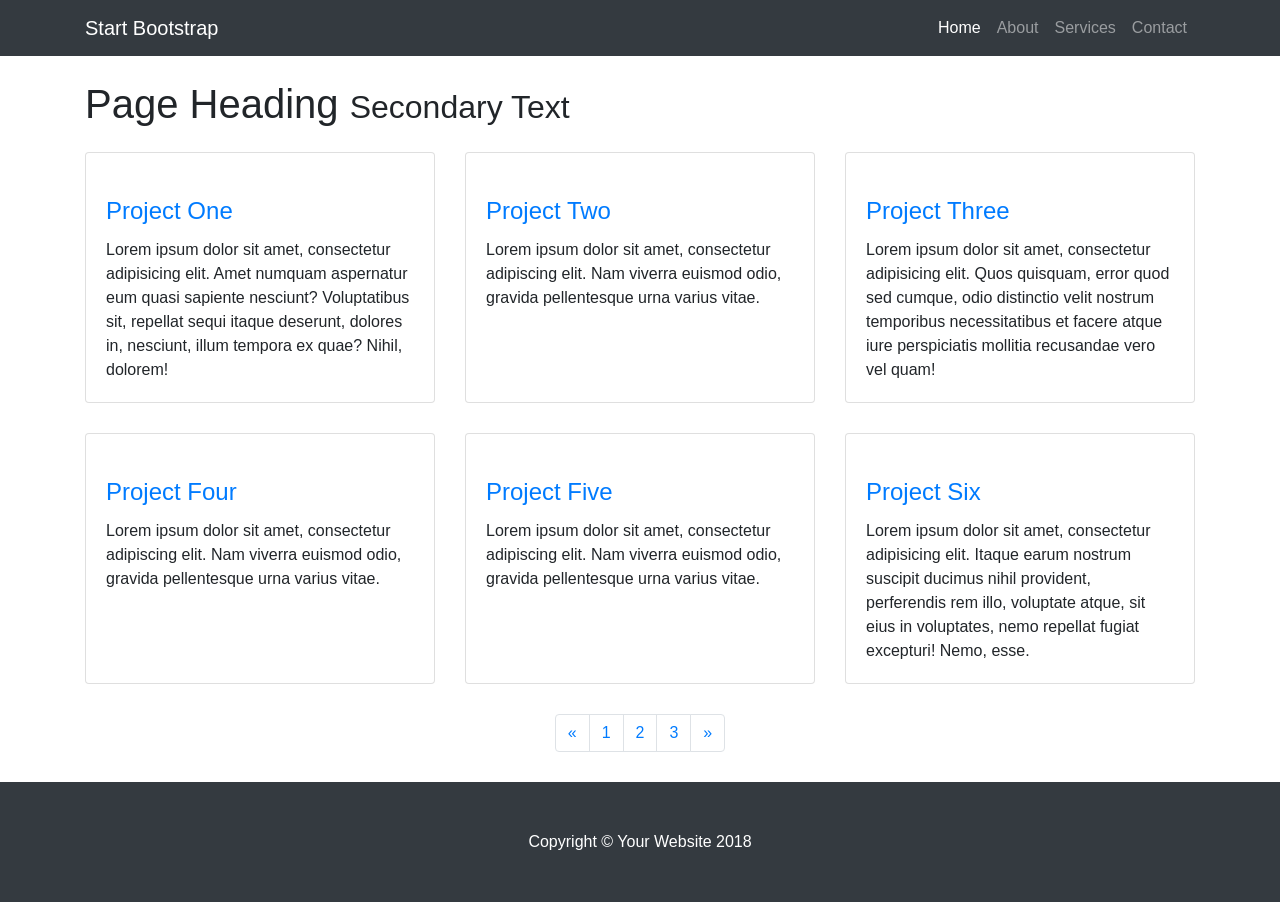
==== index.html @ 6e2f6690 "Bootstrap added!" ====
<!DOCTYPE html>
<html lang="en">

  <head>

    <meta charset="utf-8">
    <meta name="viewport" content="width=device-width, initial-scale=1, shrink-to-fit=no">
    <meta name="description" content="">
    <meta name="author" content="">

    <title>3 Col Portfolio - Start Bootstrap Template</title>

    <!-- Bootstrap core CSS -->
    <link href="vendor/bootstrap/css/bootstrap.min.css" rel="stylesheet">

    <!-- Custom styles for this template -->
    <link href="css/3-col-portfolio.css" rel="stylesheet">

  </head>

  <body>

    <!-- Navigation -->
    <nav class="navbar navbar-expand-lg navbar-dark bg-dark fixed-top">
      <div class="container">
        <a class="navbar-brand" href="#">Start Bootstrap</a>
        <button class="navbar-toggler" type="button" data-toggle="collapse" data-target="#navbarResponsive" aria-controls="navbarResponsive" aria-expanded="false" aria-label="Toggle navigation">
          <span class="navbar-toggler-icon"></span>
        </button>
        <div class="collapse navbar-collapse" id="navbarResponsive">
          <ul class="navbar-nav ml-auto">
            <li class="nav-item active">
              <a class="nav-link" href="#">Home
                <span class="sr-only">(current)</span>
              </a>
            </li>
            <li class="nav-item">
              <a class="nav-link" href="#">About</a>
            </li>
            <li class="nav-item">
              <a class="nav-link" href="#">Services</a>
            </li>
            <li class="nav-item">
              <a class="nav-link" href="#">Contact</a>
            </li>
          </ul>
        </div>
      </div>
    </nav>

    <!-- Page Content -->
    <div class="container">

      <!-- Page Heading -->
      <h1 class="my-4">Page Heading
        <small>Secondary Text</small>
      </h1>

      <div class="row">
        <div class="col-lg-4 col-sm-6 portfolio-item">
          <div class="card h-100">
            <a href="#"><img class="card-img-top" src="http://placehold.it/700x400" alt=""></a>
            <div class="card-body">
              <h4 class="card-title">
                <a href="#">Project One</a>
              </h4>
              <p class="card-text">Lorem ipsum dolor sit amet, consectetur adipisicing elit. Amet numquam aspernatur eum quasi sapiente nesciunt? Voluptatibus sit, repellat sequi itaque deserunt, dolores in, nesciunt, illum tempora ex quae? Nihil, dolorem!</p>
            </div>
          </div>
        </div>
        <div class="col-lg-4 col-sm-6 portfolio-item">
          <div class="card h-100">
            <a href="#"><img class="card-img-top" src="http://placehold.it/700x400" alt=""></a>
            <div class="card-body">
              <h4 class="card-title">
                <a href="#">Project Two</a>
              </h4>
              <p class="card-text">Lorem ipsum dolor sit amet, consectetur adipiscing elit. Nam viverra euismod odio, gravida pellentesque urna varius vitae.</p>
            </div>
          </div>
        </div>
        <div class="col-lg-4 col-sm-6 portfolio-item">
          <div class="card h-100">
            <a href="#"><img class="card-img-top" src="http://placehold.it/700x400" alt=""></a>
            <div class="card-body">
              <h4 class="card-title">
                <a href="#">Project Three</a>
              </h4>
              <p class="card-text">Lorem ipsum dolor sit amet, consectetur adipisicing elit. Quos quisquam, error quod sed cumque, odio distinctio velit nostrum temporibus necessitatibus et facere atque iure perspiciatis mollitia recusandae vero vel quam!</p>
            </div>
          </div>
        </div>
        <div class="col-lg-4 col-sm-6 portfolio-item">
          <div class="card h-100">
            <a href="#"><img class="card-img-top" src="http://placehold.it/700x400" alt=""></a>
            <div class="card-body">
              <h4 class="card-title">
                <a href="#">Project Four</a>
              </h4>
              <p class="card-text">Lorem ipsum dolor sit amet, consectetur adipiscing elit. Nam viverra euismod odio, gravida pellentesque urna varius vitae.</p>
            </div>
          </div>
        </div>
        <div class="col-lg-4 col-sm-6 portfolio-item">
          <div class="card h-100">
            <a href="#"><img class="card-img-top" src="http://placehold.it/700x400" alt=""></a>
            <div class="card-body">
              <h4 class="card-title">
                <a href="#">Project Five</a>
              </h4>
              <p class="card-text">Lorem ipsum dolor sit amet, consectetur adipiscing elit. Nam viverra euismod odio, gravida pellentesque urna varius vitae.</p>
            </div>
          </div>
        </div>
        <div class="col-lg-4 col-sm-6 portfolio-item">
          <div class="card h-100">
            <a href="#"><img class="card-img-top" src="http://placehold.it/700x400" alt=""></a>
            <div class="card-body">
              <h4 class="card-title">
                <a href="#">Project Six</a>
              </h4>
              <p class="card-text">Lorem ipsum dolor sit amet, consectetur adipisicing elit. Itaque earum nostrum suscipit ducimus nihil provident, perferendis rem illo, voluptate atque, sit eius in voluptates, nemo repellat fugiat excepturi! Nemo, esse.</p>
            </div>
          </div>
        </div>
      </div>
      <!-- /.row -->

      <!-- Pagination -->
      <ul class="pagination justify-content-center">
        <li class="page-item">
          <a class="page-link" href="#" aria-label="Previous">
            <span aria-hidden="true">&laquo;</span>
            <span class="sr-only">Previous</span>
          </a>
        </li>
        <li class="page-item">
          <a class="page-link" href="#">1</a>
        </li>
        <li class="page-item">
          <a class="page-link" href="#">2</a>
        </li>
        <li class="page-item">
          <a class="page-link" href="#">3</a>
        </li>
        <li class="page-item">
          <a class="page-link" href="#" aria-label="Next">
            <span aria-hidden="true">&raquo;</span>
            <span class="sr-only">Next</span>
          </a>
        </li>
      </ul>

    </div>
    <!-- /.container -->

    <!-- Footer -->
    <footer class="py-5 bg-dark">
      <div class="container">
        <p class="m-0 text-center text-white">Copyright &copy; Your Website 2018</p>
      </div>
      <!-- /.container -->
    </footer>

    <!-- Bootstrap core JavaScript -->
    <script src="vendor/jquery/jquery.min.js"></script>
    <script src="vendor/bootstrap/js/bootstrap.bundle.min.js"></script>

  </body>

</html>
---- css/3-col-portfolio.css ----
/*!
 * Start Bootstrap - 3 Col Portfolio (https://startbootstrap.com/template-overviews/3-col-portfolio)
 * Copyright 2013-2018 Start Bootstrap
 * Licensed under MIT (https://github.com/BlackrockDigital/startbootstrap-3-col-portfolio/blob/master/LICENSE)
 */

body {
  padding-top: 54px;
}

@media (min-width: 992px) {
  body {
    padding-top: 56px;
  }
}

.portfolio-item {
  margin-bottom: 30px;
}

.pagination {
  margin-bottom: 30px;
}
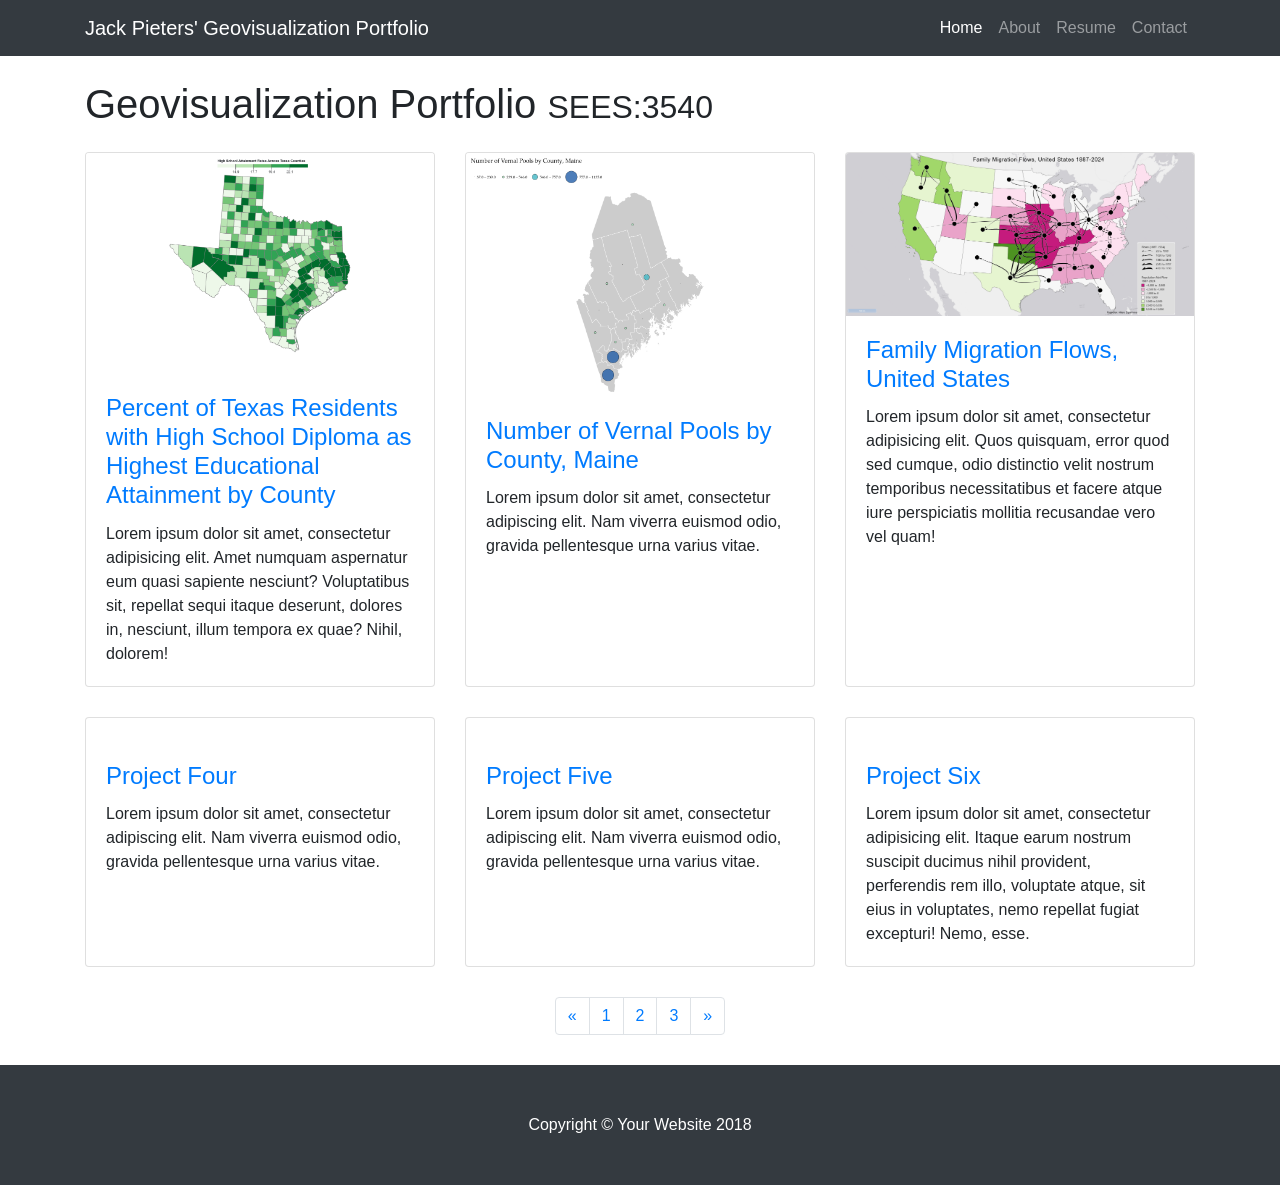
==== commit 08042f5e: "almost done." ====
--- a/index.html
+++ b/index.html
@@ -8,7 +8,7 @@
     <meta name="description" content="">
     <meta name="author" content="">
 
-    <title>3 Col Portfolio - Start Bootstrap Template</title>
+    <title>Jack's Portfolio</title>
 
     <!-- Bootstrap core CSS -->
     <link href="vendor/bootstrap/css/bootstrap.min.css" rel="stylesheet">
@@ -23,7 +23,7 @@
     <!-- Navigation -->
     <nav class="navbar navbar-expand-lg navbar-dark bg-dark fixed-top">
       <div class="container">
-        <a class="navbar-brand" href="#">Start Bootstrap</a>
+        <a class="navbar-brand" href="#">Jack Pieters' Geovisualization Portfolio</a>
         <button class="navbar-toggler" type="button" data-toggle="collapse" data-target="#navbarResponsive" aria-controls="navbarResponsive" aria-expanded="false" aria-label="Toggle navigation">
           <span class="navbar-toggler-icon"></span>
         </button>
@@ -35,13 +35,13 @@
               </a>
             </li>
             <li class="nav-item">
-              <a class="nav-link" href="#">About</a>
+              <a class="nav-link" href="bio.pdf">About</a>
             </li>
             <li class="nav-item">
-              <a class="nav-link" href="#">Services</a>
+              <a class="nav-link" href="resume.pdf">Resume</a>
             </li>
             <li class="nav-item">
-              <a class="nav-link" href="#">Contact</a>
+              <a class="nav-link" href="mailto:jack.pieters@icloud.com">Contact</a>
             </li>
           </ul>
         </div>
@@ -52,17 +52,17 @@
     <div class="container">
 
       <!-- Page Heading -->
-      <h1 class="my-4">Page Heading
-        <small>Secondary Text</small>
+      <h1 class="my-4">Geovisualization Portfolio
+        <small>SEES:3540</small>
       </h1>
 
       <div class="row">
         <div class="col-lg-4 col-sm-6 portfolio-item">
           <div class="card h-100">
-            <a href="#"><img class="card-img-top" src="http://placehold.it/700x400" alt=""></a>
+            <a href="https://observablehq.com/d/fedea40303140291"><img class="card-img-top" src="images/choropleth.png" alt=""></a>
             <div class="card-body">
               <h4 class="card-title">
-                <a href="#">Project One</a>
+                <a href="https://observablehq.com/d/fedea40303140291">Percent of Texas Residents with High School Diploma as Highest Educational Attainment by County</a>
               </h4>
               <p class="card-text">Lorem ipsum dolor sit amet, consectetur adipisicing elit. Amet numquam aspernatur eum quasi sapiente nesciunt? Voluptatibus sit, repellat sequi itaque deserunt, dolores in, nesciunt, illum tempora ex quae? Nihil, dolorem!</p>
             </div>
@@ -70,10 +70,10 @@
         </div>
         <div class="col-lg-4 col-sm-6 portfolio-item">
           <div class="card h-100">
-            <a href="#"><img class="card-img-top" src="http://placehold.it/700x400" alt=""></a>
+            <a href="https://observablehq.com/d/d264842a6fa6a33e"><img class="card-img-top" src="images/graduatedSymbols.png" alt=""></a>
             <div class="card-body">
               <h4 class="card-title">
-                <a href="#">Project Two</a>
+                <a href="https://observablehq.com/d/d264842a6fa6a33e">Number of Vernal Pools by County, Maine</a>
               </h4>
               <p class="card-text">Lorem ipsum dolor sit amet, consectetur adipiscing elit. Nam viverra euismod odio, gravida pellentesque urna varius vitae.</p>
             </div>
@@ -81,10 +81,10 @@
         </div>
         <div class="col-lg-4 col-sm-6 portfolio-item">
           <div class="card h-100">
-            <a href="#"><img class="card-img-top" src="http://placehold.it/700x400" alt=""></a>
+            <a href="#"><img class="card-img-top" src="images/flow_map.png" alt=""></a>
             <div class="card-body">
               <h4 class="card-title">
-                <a href="#">Project Three</a>
+                <a href="#">Family Migration Flows, United States</a>
               </h4>
               <p class="card-text">Lorem ipsum dolor sit amet, consectetur adipisicing elit. Quos quisquam, error quod sed cumque, odio distinctio velit nostrum temporibus necessitatibus et facere atque iure perspiciatis mollitia recusandae vero vel quam!</p>
             </div>
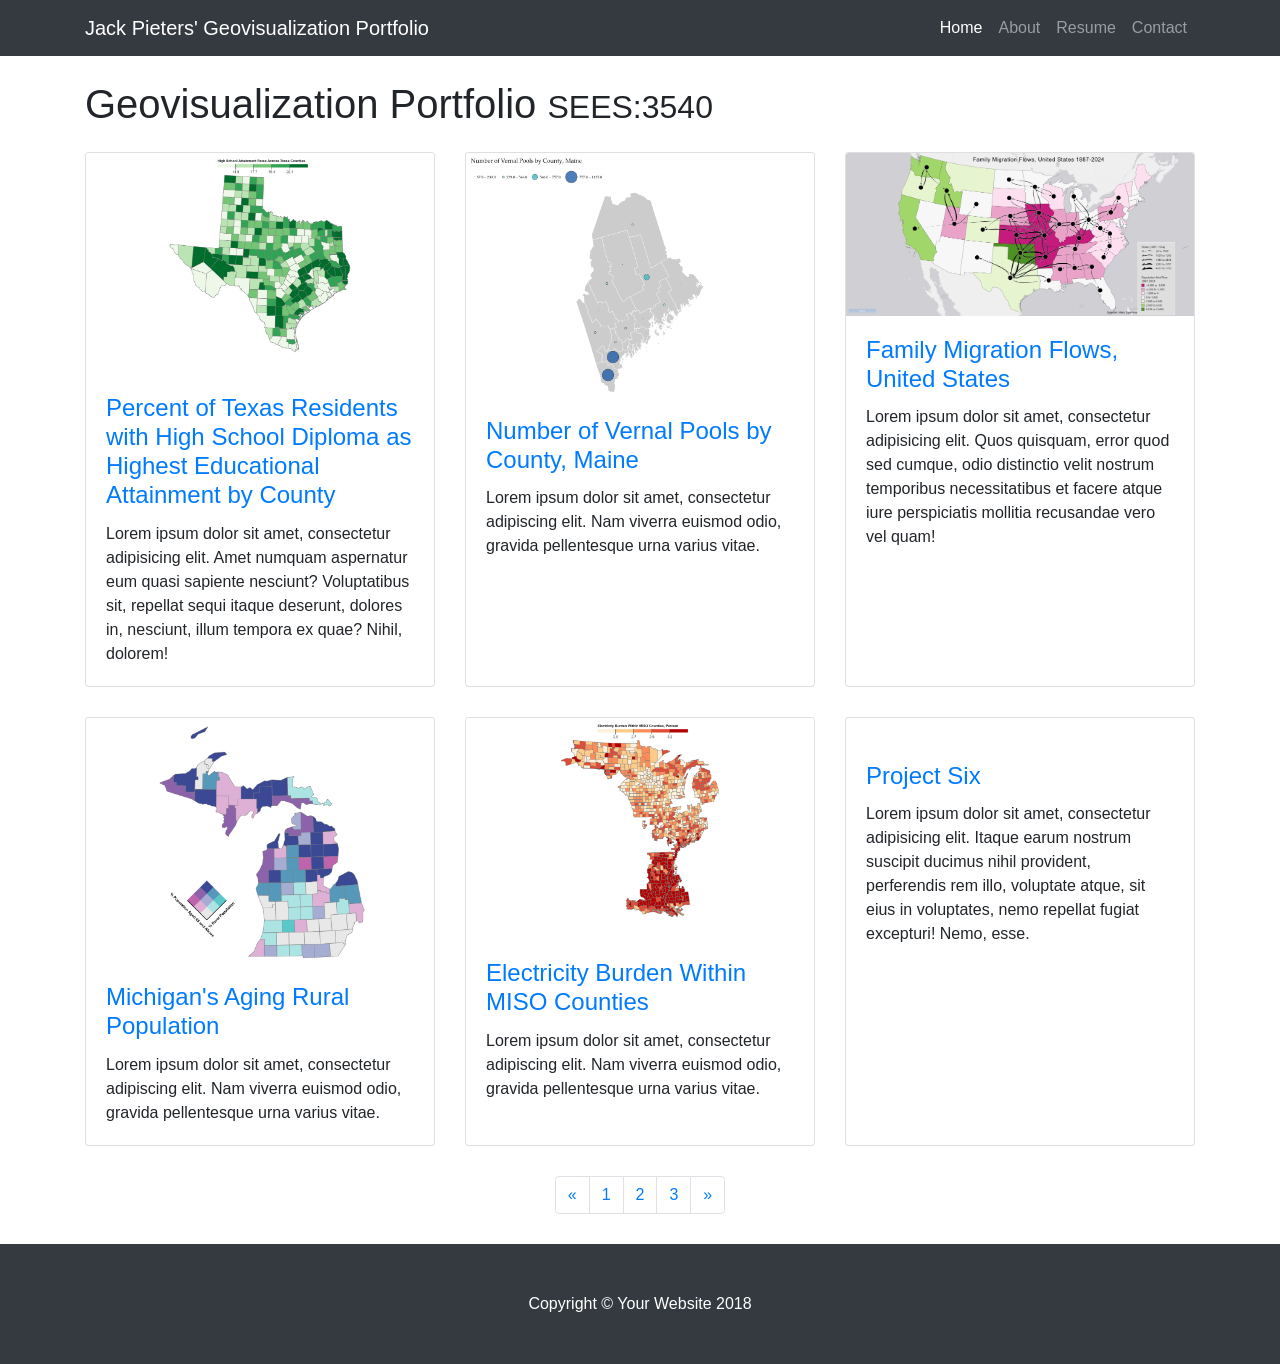
==== commit 915d11bd: "getting ohhhhh so close" ====
--- a/index.html
+++ b/index.html
@@ -81,10 +81,10 @@
         </div>
         <div class="col-lg-4 col-sm-6 portfolio-item">
           <div class="card h-100">
-            <a href="#"><img class="card-img-top" src="images/flow_map.png" alt=""></a>
+            <a href="flow_map_pdf.pdf"><img class="card-img-top" src="images/flow_map.png" alt=""></a>
             <div class="card-body">
               <h4 class="card-title">
-                <a href="#">Family Migration Flows, United States</a>
+                <a href="flow_map_pdf.pdf">Family Migration Flows, United States</a>
               </h4>
               <p class="card-text">Lorem ipsum dolor sit amet, consectetur adipisicing elit. Quos quisquam, error quod sed cumque, odio distinctio velit nostrum temporibus necessitatibus et facere atque iure perspiciatis mollitia recusandae vero vel quam!</p>
             </div>
@@ -92,10 +92,10 @@
         </div>
         <div class="col-lg-4 col-sm-6 portfolio-item">
           <div class="card h-100">
-            <a href="#"><img class="card-img-top" src="http://placehold.it/700x400" alt=""></a>
+            <a href="https://observablehq.com/d/e11d3efd218c667a"><img class="card-img-top" src="images/bivariate.png" alt=""></a>
             <div class="card-body">
               <h4 class="card-title">
-                <a href="#">Project Four</a>
+                <a href="https://observablehq.com/d/e11d3efd218c667a">Michigan's Aging Rural Population</a>
               </h4>
               <p class="card-text">Lorem ipsum dolor sit amet, consectetur adipiscing elit. Nam viverra euismod odio, gravida pellentesque urna varius vitae.</p>
             </div>
@@ -103,10 +103,10 @@
         </div>
         <div class="col-lg-4 col-sm-6 portfolio-item">
           <div class="card h-100">
-            <a href="#"><img class="card-img-top" src="http://placehold.it/700x400" alt=""></a>
+            <a href="https://observablehq.com/@geoviz6/electricity-burden-within-miso-counties-percent"><img class="card-img-top" src="images/MISO.png" alt=""></a>
             <div class="card-body">
               <h4 class="card-title">
-                <a href="#">Project Five</a>
+                <a href="https://observablehq.com/@geoviz6/electricity-burden-within-miso-counties-percent">Electricity Burden Within MISO Counties</a>
               </h4>
               <p class="card-text">Lorem ipsum dolor sit amet, consectetur adipiscing elit. Nam viverra euismod odio, gravida pellentesque urna varius vitae.</p>
             </div>
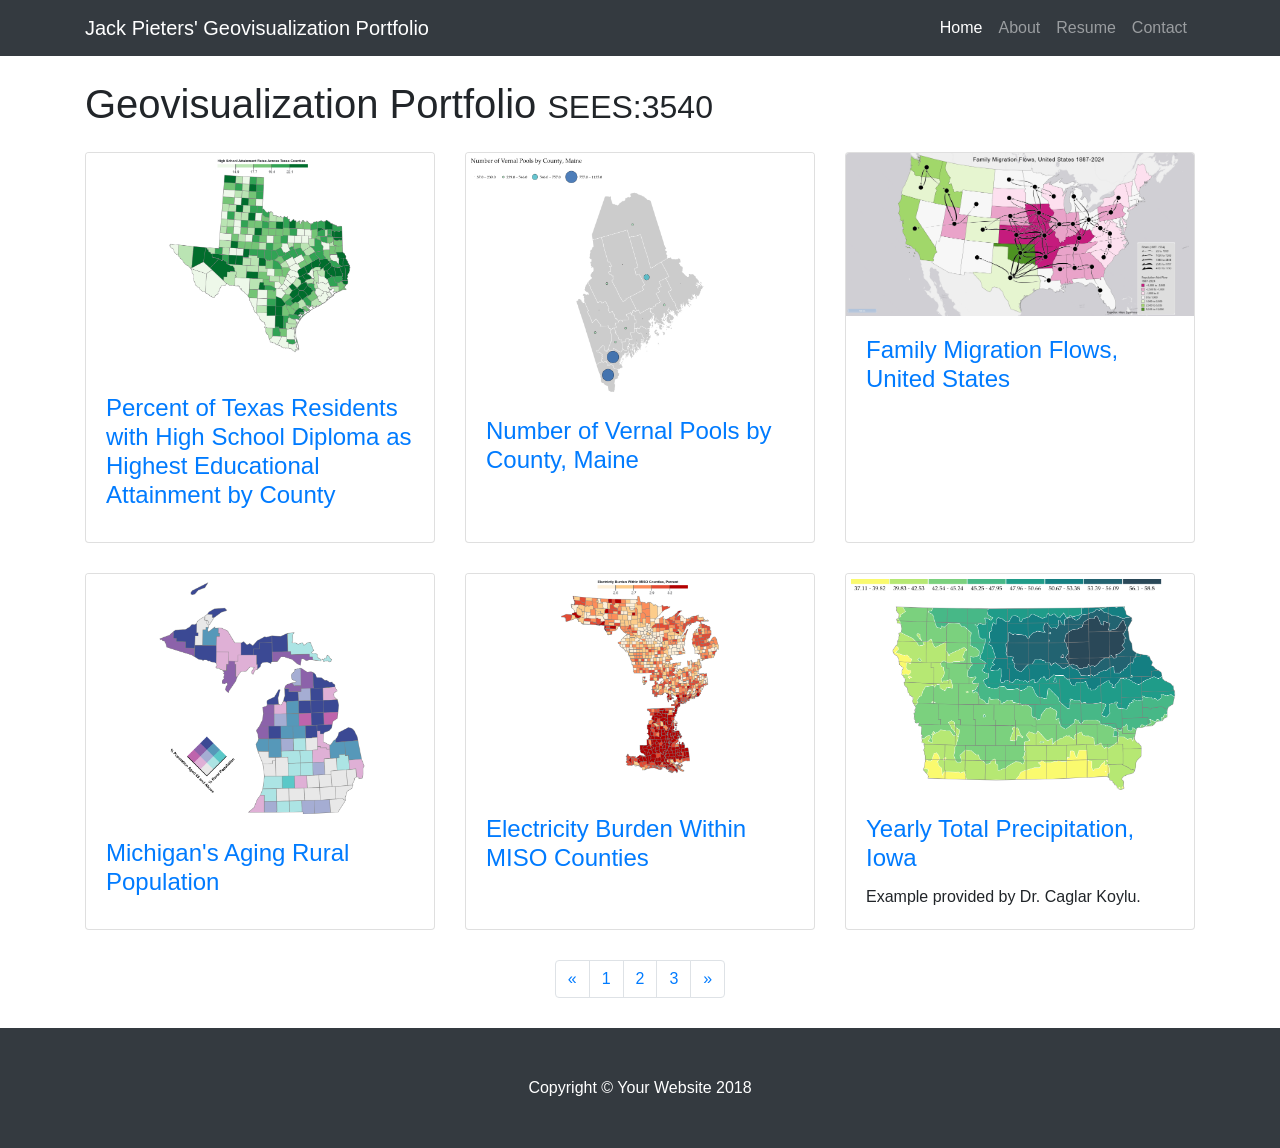
==== commit 983ea095: "SO so close. check back." ====
--- a/index.html
+++ b/index.html
@@ -35,7 +35,7 @@
               </a>
             </li>
             <li class="nav-item">
-              <a class="nav-link" href="bio.pdf">About</a>
+              <a class="nav-link" href="shortbio.html">About</a>
             </li>
             <li class="nav-item">
               <a class="nav-link" href="resume.pdf">Resume</a>
@@ -64,7 +64,7 @@
               <h4 class="card-title">
                 <a href="https://observablehq.com/d/fedea40303140291">Percent of Texas Residents with High School Diploma as Highest Educational Attainment by County</a>
               </h4>
-              <p class="card-text">Lorem ipsum dolor sit amet, consectetur adipisicing elit. Amet numquam aspernatur eum quasi sapiente nesciunt? Voluptatibus sit, repellat sequi itaque deserunt, dolores in, nesciunt, illum tempora ex quae? Nihil, dolorem!</p>
+              <p class="card-text"></p>
             </div>
           </div>
         </div>
@@ -75,7 +75,7 @@
               <h4 class="card-title">
                 <a href="https://observablehq.com/d/d264842a6fa6a33e">Number of Vernal Pools by County, Maine</a>
               </h4>
-              <p class="card-text">Lorem ipsum dolor sit amet, consectetur adipiscing elit. Nam viverra euismod odio, gravida pellentesque urna varius vitae.</p>
+              <p class="card-text"></p>
             </div>
           </div>
         </div>
@@ -86,7 +86,7 @@
               <h4 class="card-title">
                 <a href="flow_map_pdf.pdf">Family Migration Flows, United States</a>
               </h4>
-              <p class="card-text">Lorem ipsum dolor sit amet, consectetur adipisicing elit. Quos quisquam, error quod sed cumque, odio distinctio velit nostrum temporibus necessitatibus et facere atque iure perspiciatis mollitia recusandae vero vel quam!</p>
+              <p class="card-text"></p>
             </div>
           </div>
         </div>
@@ -97,7 +97,7 @@
               <h4 class="card-title">
                 <a href="https://observablehq.com/d/e11d3efd218c667a">Michigan's Aging Rural Population</a>
               </h4>
-              <p class="card-text">Lorem ipsum dolor sit amet, consectetur adipiscing elit. Nam viverra euismod odio, gravida pellentesque urna varius vitae.</p>
+              <p class="card-text"></p>
             </div>
           </div>
         </div>
@@ -108,18 +108,18 @@
               <h4 class="card-title">
                 <a href="https://observablehq.com/@geoviz6/electricity-burden-within-miso-counties-percent">Electricity Burden Within MISO Counties</a>
               </h4>
-              <p class="card-text">Lorem ipsum dolor sit amet, consectetur adipiscing elit. Nam viverra euismod odio, gravida pellentesque urna varius vitae.</p>
+              <p class="card-text"></p>
             </div>
           </div>
         </div>
         <div class="col-lg-4 col-sm-6 portfolio-item">
           <div class="card h-100">
-            <a href="#"><img class="card-img-top" src="http://placehold.it/700x400" alt=""></a>
+            <a href="https://observablehq.com/@caglarkoylu/isarithmic-mapping-geog-3540"><img class="card-img-top" src="images/isarithmic.png" alt=""></a>
             <div class="card-body">
               <h4 class="card-title">
-                <a href="#">Project Six</a>
+                <a href="https://observablehq.com/@caglarkoylu/isarithmic-mapping-geog-3540">Yearly Total Precipitation, Iowa</a>
               </h4>
-              <p class="card-text">Lorem ipsum dolor sit amet, consectetur adipisicing elit. Itaque earum nostrum suscipit ducimus nihil provident, perferendis rem illo, voluptate atque, sit eius in voluptates, nemo repellat fugiat excepturi! Nemo, esse.</p>
+              <p class="card-text">Example provided by Dr. Caglar Koylu.</p>
             </div>
           </div>
         </div>
